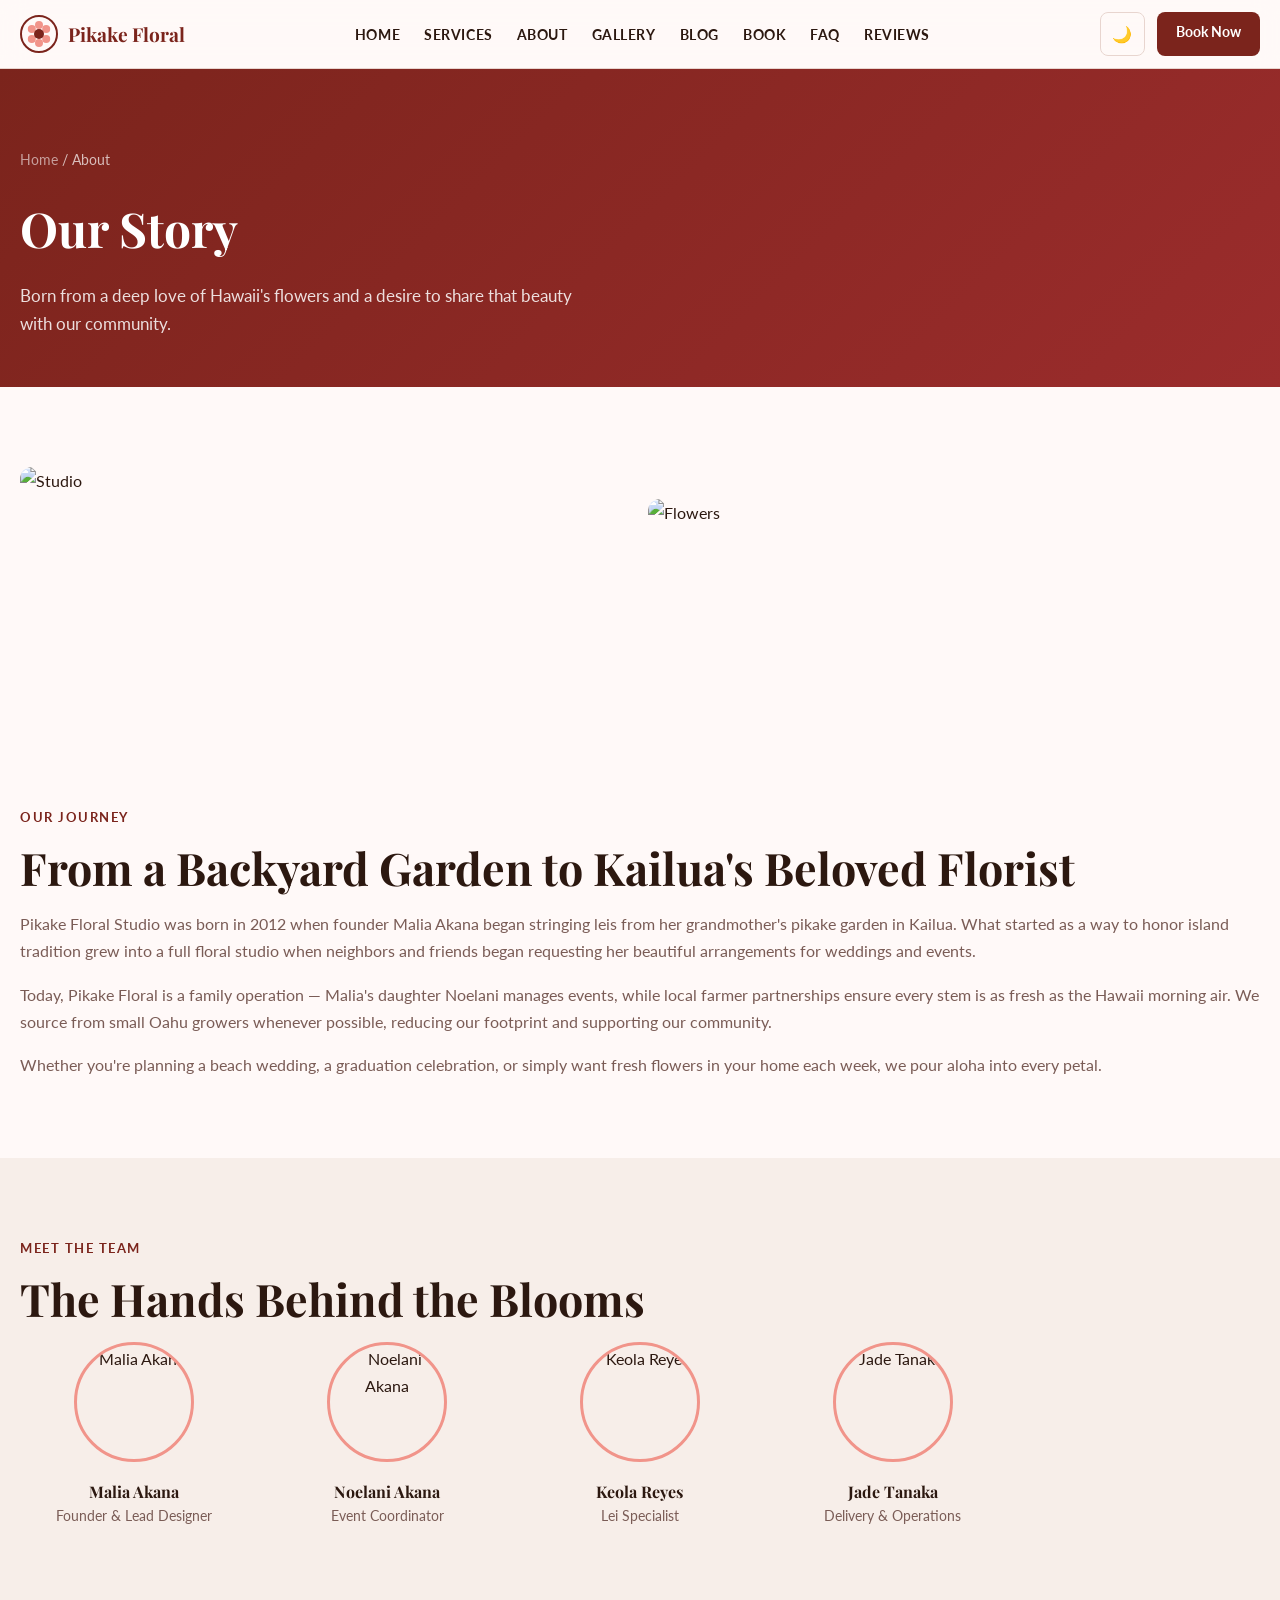
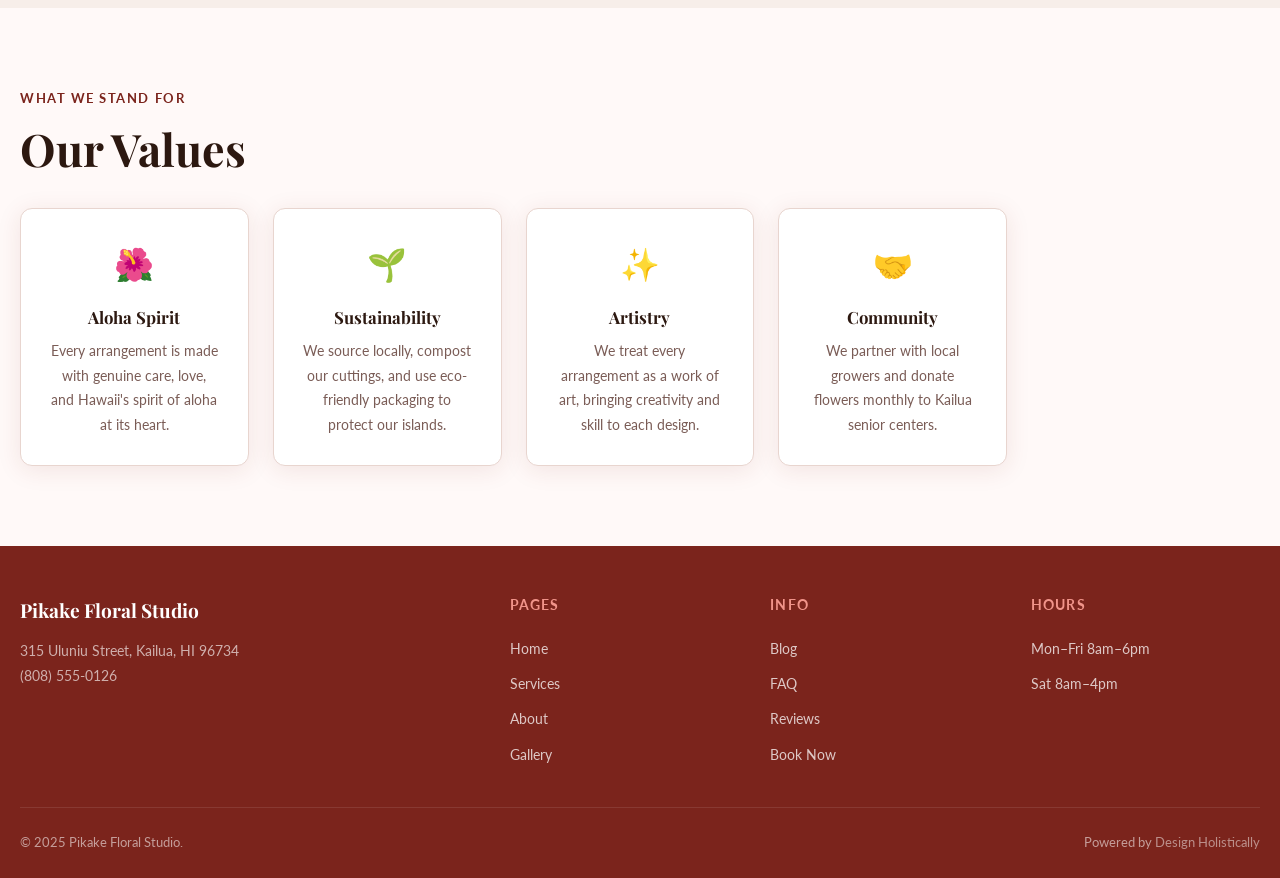
==== about.html @ 060c465a "Initial commit: Pikake Floral Studio — Hawaii sample site (Kailua, Oahu)" ====
<!DOCTYPE html>
<html lang="en" data-theme="light">
<head>
<meta charset="UTF-8"><meta name="viewport" content="width=device-width, initial-scale=1.0">
<title>About — Pikake Floral Studio | Kailua, Oahu</title>
<meta name="description" content="Learn about Pikake Floral Studio's story, team, and values. A family-owned florist in Kailua, Oahu.">
<link rel="stylesheet" href="css/style.css">
</head>
<body>
<header class="site-header">
  <div class="header-inner">
    <a href="index.html" class="logo-wrap">
      <svg width="38" height="38" viewBox="0 0 38 38" fill="none"><circle cx="19" cy="19" r="18" stroke="#7B241C" stroke-width="2"/><circle cx="19" cy="10" r="4" fill="#F1948A"/><circle cx="26.2" cy="14" r="4" fill="#F1948A"/><circle cx="26.2" cy="24" r="4" fill="#F1948A"/><circle cx="19" cy="28" r="4" fill="#F1948A"/><circle cx="11.8" cy="24" r="4" fill="#F1948A"/><circle cx="11.8" cy="14" r="4" fill="#F1948A"/><circle cx="19" cy="19" r="5" fill="#7B241C"/></svg>
      <span>Pikake Floral</span>
    </a>
    <nav><ul class="nav-links" id="nav-links">
      <li><a href="index.html">Home</a></li><li><a href="services.html">Services</a></li><li><a href="about.html">About</a></li><li><a href="gallery.html">Gallery</a></li><li><a href="blog.html">Blog</a></li><li><a href="booking.html">Book</a></li><li><a href="faq.html">FAQ</a></li><li><a href="reviews.html">Reviews</a></li>
    </ul></nav>
    <div class="header-actions">
      <button id="theme-toggle" class="btn-theme">🌙</button>
      <a href="booking.html" class="btn-book">Book Now</a>
      <button class="hamburger" id="hamburger" aria-label="Menu" aria-expanded="false"><span></span><span></span><span></span></button>
    </div>
  </div>
</header>
<main>
  <div class="page-hero">
    <div class="section-inner">
      <div class="breadcrumb"><a href="index.html">Home</a> / About</div>
      <h1>Our Story</h1>
      <p>Born from a deep love of Hawaii's flowers and a desire to share that beauty with our community.</p>
    </div>
  </div>

  <!-- STORY -->
  <section class="section">
    <div class="section-inner">
      <div style="display:grid;grid-template-columns:1fr;gap:3rem;align-items:center;">
        <div style="display:grid;grid-template-columns:1fr 1fr;gap:1rem;">
          <img src="https://picsum.photos/500/400?random=118" alt="Studio" style="border-radius:12px;width:100%;height:260px;object-fit:cover;" class="reveal">
          <img src="https://picsum.photos/500/400?random=119" alt="Flowers" style="border-radius:12px;width:100%;height:260px;object-fit:cover;margin-top:2rem;" class="reveal">
        </div>
        <div class="reveal">
          <div class="section-label">Our Journey</div>
          <h2 class="section-title">From a Backyard Garden to Kailua's Beloved Florist</h2>
          <p style="color:var(--text-muted);margin-bottom:1rem;">Pikake Floral Studio was born in 2012 when founder Malia Akana began stringing leis from her grandmother's pikake garden in Kailua. What started as a way to honor island tradition grew into a full floral studio when neighbors and friends began requesting her beautiful arrangements for weddings and events.</p>
          <p style="color:var(--text-muted);margin-bottom:1rem;">Today, Pikake Floral is a family operation — Malia's daughter Noelani manages events, while local farmer partnerships ensure every stem is as fresh as the Hawaii morning air. We source from small Oahu growers whenever possible, reducing our footprint and supporting our community.</p>
          <p style="color:var(--text-muted);">Whether you're planning a beach wedding, a graduation celebration, or simply want fresh flowers in your home each week, we pour aloha into every petal.</p>
        </div>
      </div>
    </div>
  </section>

  <!-- TEAM -->
  <section class="section section-alt">
    <div class="section-inner">
      <div class="section-label reveal">Meet the Team</div>
      <h2 class="section-title reveal">The Hands Behind the Blooms</h2>
      <div class="team-grid">
        <div class="team-card reveal">
          <img src="https://picsum.photos/120/120?random=120" alt="Malia Akana">
          <h3>Malia Akana</h3>
          <p>Founder & Lead Designer</p>
        </div>
        <div class="team-card reveal">
          <img src="https://picsum.photos/120/120?random=121" alt="Noelani Akana">
          <h3>Noelani Akana</h3>
          <p>Event Coordinator</p>
        </div>
        <div class="team-card reveal">
          <img src="https://picsum.photos/120/120?random=122" alt="Keola Reyes">
          <h3>Keola Reyes</h3>
          <p>Lei Specialist</p>
        </div>
        <div class="team-card reveal">
          <img src="https://picsum.photos/120/120?random=123" alt="Jade Tanaka">
          <h3>Jade Tanaka</h3>
          <p>Delivery & Operations</p>
        </div>
      </div>
    </div>
  </section>

  <!-- VALUES -->
  <section class="section">
    <div class="section-inner">
      <div class="section-label reveal">What We Stand For</div>
      <h2 class="section-title reveal">Our Values</h2>
      <div class="values-grid">
        <div class="value-card reveal"><div class="value-icon">🌺</div><h3>Aloha Spirit</h3><p>Every arrangement is made with genuine care, love, and Hawaii's spirit of aloha at its heart.</p></div>
        <div class="value-card reveal"><div class="value-icon">🌱</div><h3>Sustainability</h3><p>We source locally, compost our cuttings, and use eco-friendly packaging to protect our islands.</p></div>
        <div class="value-card reveal"><div class="value-icon">✨</div><h3>Artistry</h3><p>We treat every arrangement as a work of art, bringing creativity and skill to each design.</p></div>
        <div class="value-card reveal"><div class="value-icon">🤝</div><h3>Community</h3><p>We partner with local growers and donate flowers monthly to Kailua senior centers.</p></div>
      </div>
    </div>
  </section>
</main>
<footer class="site-footer">
  <div class="footer-inner">
    <div class="footer-brand"><div class="logo-wrap" style="color:#fff;">Pikake Floral Studio</div><p>315 Uluniu Street, Kailua, HI 96734<br>(808) 555-0126</p></div>
    <div class="footer-col"><h4>Pages</h4><ul><li><a href="index.html">Home</a></li><li><a href="services.html">Services</a></li><li><a href="about.html">About</a></li><li><a href="gallery.html">Gallery</a></li></ul></div>
    <div class="footer-col"><h4>Info</h4><ul><li><a href="blog.html">Blog</a></li><li><a href="faq.html">FAQ</a></li><li><a href="reviews.html">Reviews</a></li><li><a href="booking.html">Book Now</a></li></ul></div>
    <div class="footer-col"><h4>Hours</h4><ul><li><a href="#">Mon–Fri 8am–6pm</a></li><li><a href="#">Sat 8am–4pm</a></li></ul></div>
  </div>
  <div class="footer-bottom"><span>© 2025 Pikake Floral Studio.</span><span>Powered by <a href="https://designholistically.com" target="_blank" rel="noopener">Design Holistically</a></span></div>
</footer>
<button class="back-to-top" id="back-to-top" aria-label="Back to top">↑</button>
<script src="js/main.js"></script>
</body>
</html>
---- css/style.css ----
@import url('https://fonts.googleapis.com/css2?family=Playfair+Display:ital,wght@0,400;0,600;0,700;1,400&family=Lato:wght@300;400;700&display=swap');

:root {
  --primary: #7B241C;
  --accent: #F1948A;
  --bg: #FFF9F8;
  --bg2: #F7EEE9;
  --text: #2C1810;
  --text-muted: #7A5C56;
  --border: #E8D5CF;
  --white: #ffffff;
  --shadow: 0 4px 24px rgba(123,36,28,0.10);
  --radius: 12px;
  --font-heading: 'Playfair Display', serif;
  --font-body: 'Lato', sans-serif;
  --transition: all 0.3s ease;
}
[data-theme="dark"] {
  --bg: #1A0E0C;
  --bg2: #2A1814;
  --text: #F5E6E0;
  --text-muted: #C9A09A;
  --border: #4A2820;
  --white: #2A1814;
  --shadow: 0 4px 24px rgba(0,0,0,0.4);
}
*, *::before, *::after { box-sizing: border-box; margin: 0; padding: 0; }
html { scroll-behavior: smooth; font-size: 16px; }
body { font-family: var(--font-body); background: var(--bg); color: var(--text); line-height: 1.7; transition: background 0.3s, color 0.3s; }
img { max-width: 100%; display: block; }
a { color: var(--primary); text-decoration: none; }

/* HEADER */
.site-header { position: sticky; top: 0; z-index: 100; background: rgba(255,249,248,0.85); backdrop-filter: blur(12px); border-bottom: 1px solid var(--border); padding: 0 1.25rem; }
[data-theme="dark"] .site-header { background: rgba(26,14,12,0.85); }
.header-inner { max-width: 1280px; margin: 0 auto; display: flex; align-items: center; justify-content: space-between; height: 68px; }
.logo-wrap { display: flex; align-items: center; gap: 0.6rem; font-family: var(--font-heading); font-size: 1.2rem; font-weight: 700; color: var(--primary); }
.nav-links { display: flex; gap: 1.5rem; list-style: none; }
.nav-links a { font-size: 0.9rem; font-weight: 700; color: var(--text); letter-spacing: 0.04em; text-transform: uppercase; transition: color 0.2s; }
.nav-links a:hover { color: var(--primary); }
.header-actions { display: flex; align-items: center; gap: 0.75rem; }
.btn-theme { background: none; border: 1px solid var(--border); border-radius: 8px; padding: 0.4rem 0.7rem; cursor: pointer; color: var(--text); font-size: 1rem; min-width: 44px; min-height: 44px; transition: var(--transition); }
.btn-theme:hover { background: var(--bg2); }
.btn-book { background: var(--primary); color: #fff; border: none; border-radius: 8px; padding: 0.5rem 1.2rem; font-weight: 700; cursor: pointer; font-size: 0.9rem; min-height: 44px; transition: var(--transition); }
.btn-book:hover { background: var(--accent); color: var(--primary); }
.hamburger { display: none; flex-direction: column; gap: 5px; background: none; border: none; cursor: pointer; padding: 0.5rem; min-width: 44px; min-height: 44px; justify-content: center; align-items: center; }
.hamburger span { width: 24px; height: 2px; background: var(--text); border-radius: 2px; transition: var(--transition); }
@media (max-width: 768px) {
  .nav-links { display: none; flex-direction: column; position: absolute; top: 68px; left: 0; right: 0; background: var(--bg); border-bottom: 1px solid var(--border); padding: 1rem 1.25rem; gap: 0.5rem; }
  .nav-links.open { display: flex; }
  .hamburger { display: flex; }
  .btn-book { display: none; }
}

/* HERO */
.hero { position: relative; min-height: 90vh; display: flex; align-items: center; overflow: hidden; }
.hero-bg { position: absolute; inset: 0; }
.hero-bg img { width: 100%; height: 100%; object-fit: cover; }
.hero-overlay { position: absolute; inset: 0; background: linear-gradient(135deg, rgba(123,36,28,0.75) 0%, rgba(241,148,138,0.35) 100%); }
.hero-content { position: relative; z-index: 2; max-width: 1280px; margin: 0 auto; padding: 4rem 1.25rem; }
.hero-badge { display: inline-block; background: rgba(241,148,138,0.25); color: var(--accent); border: 1px solid var(--accent); border-radius: 20px; padding: 0.3rem 1rem; font-size: 0.8rem; font-weight: 700; letter-spacing: 0.1em; text-transform: uppercase; margin-bottom: 1.5rem; }
.hero h1 { font-family: var(--font-heading); font-size: clamp(2.5rem, 6vw, 4.5rem); font-weight: 700; color: #fff; line-height: 1.15; margin-bottom: 1.25rem; max-width: 700px; }
.hero p { font-size: 1.15rem; color: rgba(255,255,255,0.9); max-width: 520px; margin-bottom: 2rem; }
.hero-cta { display: flex; gap: 1rem; flex-wrap: wrap; }
.btn-primary { background: var(--accent); color: var(--primary); border: none; border-radius: 8px; padding: 0.85rem 2rem; font-weight: 700; font-size: 1rem; cursor: pointer; transition: var(--transition); min-height: 44px; display: inline-flex; align-items: center; gap: 0.5rem; }
.btn-primary:hover { background: #fff; }
.btn-secondary { background: transparent; color: #fff; border: 2px solid rgba(255,255,255,0.7); border-radius: 8px; padding: 0.85rem 2rem; font-weight: 700; font-size: 1rem; cursor: pointer; transition: var(--transition); min-height: 44px; display: inline-flex; align-items: center; }
.btn-secondary:hover { background: rgba(255,255,255,0.15); }

/* SECTIONS */
.section { padding: 5rem 1.25rem; }
.section-inner { max-width: 1280px; margin: 0 auto; }
.section-label { font-size: 0.8rem; font-weight: 700; letter-spacing: 0.12em; text-transform: uppercase; color: var(--primary); margin-bottom: 0.75rem; }
.section-title { font-family: var(--font-heading); font-size: clamp(1.8rem, 4vw, 2.8rem); font-weight: 700; color: var(--text); line-height: 1.2; margin-bottom: 1rem; }
.section-sub { font-size: 1.05rem; color: var(--text-muted); max-width: 600px; margin-bottom: 3rem; }
.section-alt { background: var(--bg2); }

/* SERVICE CARDS */
.services-grid { display: grid; grid-template-columns: repeat(auto-fill, minmax(280px, 1fr)); gap: 1.5rem; }
.service-card { background: var(--white); border: 1px solid var(--border); border-radius: var(--radius); overflow: hidden; transition: var(--transition); box-shadow: var(--shadow); }
.service-card:hover { transform: translateY(-4px); box-shadow: 0 12px 40px rgba(123,36,28,0.15); }
.service-card img { width: 100%; height: 200px; object-fit: cover; }
.service-card-body { padding: 1.5rem; }
.service-card h3 { font-family: var(--font-heading); font-size: 1.2rem; color: var(--text); margin-bottom: 0.5rem; }
.service-card p { font-size: 0.9rem; color: var(--text-muted); margin-bottom: 1rem; }
.service-price { font-size: 1.1rem; font-weight: 700; color: var(--primary); }

/* TESTIMONIALS */
.testimonials-grid { display: grid; grid-template-columns: repeat(auto-fill, minmax(280px, 1fr)); gap: 1.5rem; }
.testimonial-card { background: var(--white); border: 1px solid var(--border); border-radius: var(--radius); padding: 2rem; box-shadow: var(--shadow); }
.stars { color: var(--accent); font-size: 1.1rem; margin-bottom: 0.75rem; }
.testimonial-text { font-style: italic; color: var(--text-muted); font-size: 0.95rem; margin-bottom: 1.25rem; font-family: var(--font-heading); }
.testimonial-author { display: flex; align-items: center; gap: 0.75rem; }
.testimonial-author img { width: 44px; height: 44px; border-radius: 50%; object-fit: cover; }
.testimonial-author strong { display: block; font-size: 0.9rem; color: var(--text); }
.testimonial-author span { font-size: 0.8rem; color: var(--text-muted); }

/* CTA BANNER */
.cta-banner { background: linear-gradient(135deg, var(--primary), #9B2C2C); color: #fff; padding: 4rem 1.25rem; text-align: center; }
.cta-banner h2 { font-family: var(--font-heading); font-size: clamp(1.8rem, 3vw, 2.5rem); margin-bottom: 1rem; }
.cta-banner p { font-size: 1.05rem; opacity: 0.9; margin-bottom: 2rem; max-width: 500px; margin-left: auto; margin-right: auto; }

/* GALLERY */
.gallery-grid { display: grid; grid-template-columns: repeat(2, 1fr); gap: 1rem; }
@media (min-width: 768px) { .gallery-grid { grid-template-columns: repeat(3, 1fr); } }
@media (min-width: 1280px) { .gallery-grid { grid-template-columns: repeat(4, 1fr); } }
.gallery-item { border-radius: var(--radius); overflow: hidden; aspect-ratio: 1; cursor: pointer; }
.gallery-item img { width: 100%; height: 100%; object-fit: cover; transition: transform 0.4s; }
.gallery-item:hover img { transform: scale(1.05); }

/* BLOG */
.blog-grid { display: grid; grid-template-columns: repeat(auto-fill, minmax(300px, 1fr)); gap: 1.5rem; }
.blog-card { background: var(--white); border: 1px solid var(--border); border-radius: var(--radius); overflow: hidden; transition: var(--transition); box-shadow: var(--shadow); }
.blog-card:hover { transform: translateY(-3px); }
.blog-card img { width: 100%; height: 200px; object-fit: cover; }
.blog-card-body { padding: 1.5rem; }
.blog-tag { font-size: 0.75rem; font-weight: 700; letter-spacing: 0.1em; text-transform: uppercase; color: var(--primary); margin-bottom: 0.5rem; }
.blog-card h3 { font-family: var(--font-heading); font-size: 1.1rem; color: var(--text); margin-bottom: 0.5rem; line-height: 1.3; }
.blog-card p { font-size: 0.9rem; color: var(--text-muted); margin-bottom: 1rem; }
.blog-meta { font-size: 0.8rem; color: var(--text-muted); }
.read-more { color: var(--primary); font-weight: 700; font-size: 0.9rem; }
.read-more:hover { color: var(--accent); }

/* BLOG POST */
.blog-post { max-width: 760px; margin: 0 auto; padding: 3rem 1.25rem; }
.blog-post h1 { font-family: var(--font-heading); font-size: clamp(1.8rem, 4vw, 2.8rem); color: var(--text); margin-bottom: 1rem; line-height: 1.25; }
.blog-post .meta { font-size: 0.85rem; color: var(--text-muted); margin-bottom: 2rem; }
.blog-post img { border-radius: var(--radius); margin: 2rem 0; width: 100%; height: 400px; object-fit: cover; }
.blog-post h2 { font-family: var(--font-heading); font-size: 1.6rem; color: var(--text); margin: 2rem 0 0.75rem; }
.blog-post p { font-size: 1.05rem; color: var(--text-muted); margin-bottom: 1.25rem; }
.blog-post ul { margin: 1rem 0 1.5rem 1.5rem; color: var(--text-muted); }
.blog-post ul li { margin-bottom: 0.5rem; }

/* BOOKING FORM */
.booking-section { max-width: 680px; margin: 0 auto; padding: 3rem 1.25rem; }
.step-indicator { display: flex; gap: 0.5rem; margin-bottom: 2.5rem; }
.step { flex: 1; height: 4px; border-radius: 2px; background: var(--border); transition: var(--transition); }
.step.active { background: var(--primary); }
.step.done { background: var(--accent); }
.form-group { margin-bottom: 1.5rem; }
.form-group label { display: block; font-weight: 700; font-size: 0.9rem; margin-bottom: 0.5rem; color: var(--text); }
.form-group input, .form-group select, .form-group textarea { width: 100%; padding: 0.75rem 1rem; border: 1px solid var(--border); border-radius: 8px; font-family: var(--font-body); font-size: 1rem; background: var(--bg); color: var(--text); transition: border-color 0.2s; min-height: 44px; }
.form-group input:focus, .form-group select:focus, .form-group textarea:focus { outline: none; border-color: var(--primary); }
.form-group textarea { min-height: 120px; resize: vertical; }
.form-nav { display: flex; gap: 1rem; justify-content: space-between; margin-top: 2rem; }
.booking-step { display: none; }
.booking-step.active { display: block; }
.service-option { border: 2px solid var(--border); border-radius: var(--radius); padding: 1.25rem; cursor: pointer; transition: var(--transition); margin-bottom: 0.75rem; }
.service-option:hover, .service-option.selected { border-color: var(--primary); background: rgba(123,36,28,0.05); }
.service-option h3 { font-family: var(--font-heading); font-size: 1rem; color: var(--text); }
.service-option p { font-size: 0.85rem; color: var(--text-muted); }
.confirmation-box { background: var(--bg2); border: 1px solid var(--border); border-radius: var(--radius); padding: 2rem; text-align: center; }
.confirmation-box .check { font-size: 3rem; margin-bottom: 1rem; }
.confirmation-box h2 { font-family: var(--font-heading); font-size: 1.8rem; color: var(--primary); margin-bottom: 0.5rem; }

/* ADMIN */
.admin-login { max-width: 400px; margin: 6rem auto; padding: 0 1.25rem; }
.admin-card { background: var(--white); border: 1px solid var(--border); border-radius: var(--radius); padding: 2.5rem; box-shadow: var(--shadow); }
.admin-card h1 { font-family: var(--font-heading); font-size: 1.8rem; color: var(--text); margin-bottom: 0.5rem; }
.admin-card p { font-size: 0.9rem; color: var(--text-muted); margin-bottom: 2rem; }
.admin-dash { display: none; max-width: 1200px; margin: 0 auto; padding: 2rem 1.25rem; }
.stats-grid { display: grid; grid-template-columns: repeat(2, 1fr); gap: 1rem; margin-bottom: 2rem; }
@media (min-width: 768px) { .stats-grid { grid-template-columns: repeat(4, 1fr); } }
.stat-card { background: var(--white); border: 1px solid var(--border); border-radius: var(--radius); padding: 1.5rem; text-align: center; box-shadow: var(--shadow); }
.stat-card .stat-num { font-family: var(--font-heading); font-size: 2.2rem; font-weight: 700; color: var(--primary); }
.stat-card .stat-label { font-size: 0.85rem; color: var(--text-muted); margin-top: 0.25rem; }
.admin-table-wrap { background: var(--white); border: 1px solid var(--border); border-radius: var(--radius); padding: 1.5rem; box-shadow: var(--shadow); margin-bottom: 1.5rem; overflow-x: auto; }
.admin-table-wrap h2 { font-family: var(--font-heading); font-size: 1.2rem; margin-bottom: 1rem; color: var(--text); }
table { width: 100%; border-collapse: collapse; font-size: 0.9rem; }
th { text-align: left; padding: 0.6rem 0.75rem; background: var(--bg2); font-weight: 700; font-size: 0.8rem; text-transform: uppercase; letter-spacing: 0.05em; color: var(--text-muted); }
td { padding: 0.7rem 0.75rem; border-top: 1px solid var(--border); color: var(--text); }
.badge { display: inline-block; padding: 0.2rem 0.6rem; border-radius: 12px; font-size: 0.75rem; font-weight: 700; }
.badge-green { background: #D1FAE5; color: #065F46; }
.badge-yellow { background: #FEF3C7; color: #92400E; }
.badge-red { background: #FEE2E2; color: #991B1B; }

/* FAQ */
.faq-list { max-width: 760px; margin: 0 auto; }
.faq-item { border-bottom: 1px solid var(--border); }
.faq-question { width: 100%; background: none; border: none; text-align: left; padding: 1.25rem 0; font-family: var(--font-heading); font-size: 1.05rem; color: var(--text); cursor: pointer; display: flex; justify-content: space-between; align-items: center; gap: 1rem; min-height: 44px; }
.faq-question:hover { color: var(--primary); }
.faq-icon { font-size: 1.2rem; color: var(--primary); flex-shrink: 0; transition: transform 0.3s; }
.faq-answer { font-size: 0.95rem; color: var(--text-muted); padding-bottom: 1.25rem; display: none; }
.faq-answer.open { display: block; }
.faq-icon.open { transform: rotate(45deg); }

/* REVIEWS */
.reviews-grid { display: grid; grid-template-columns: repeat(auto-fill, minmax(280px, 1fr)); gap: 1.5rem; }
.review-card { background: var(--white); border: 1px solid var(--border); border-radius: var(--radius); padding: 1.75rem; box-shadow: var(--shadow); }

/* ABOUT */
.team-grid { display: grid; grid-template-columns: repeat(auto-fill, minmax(220px, 1fr)); gap: 1.5rem; }
.team-card { text-align: center; }
.team-card img { width: 120px; height: 120px; border-radius: 50%; margin: 0 auto 1rem; object-fit: cover; border: 3px solid var(--accent); }
.team-card h3 { font-family: var(--font-heading); font-size: 1rem; color: var(--text); }
.team-card p { font-size: 0.85rem; color: var(--text-muted); }
.values-grid { display: grid; grid-template-columns: repeat(auto-fill, minmax(220px, 1fr)); gap: 1.5rem; margin-top: 2rem; }
.value-card { background: var(--white); border: 1px solid var(--border); border-radius: var(--radius); padding: 1.75rem; text-align: center; box-shadow: var(--shadow); }
.value-icon { font-size: 2rem; margin-bottom: 0.75rem; }
.value-card h3 { font-family: var(--font-heading); font-size: 1.05rem; color: var(--text); margin-bottom: 0.5rem; }
.value-card p { font-size: 0.9rem; color: var(--text-muted); }

/* FOOTER */
.site-footer { background: var(--primary); color: rgba(255,255,255,0.85); padding: 3rem 1.25rem 1.5rem; }
.footer-inner { max-width: 1280px; margin: 0 auto; display: grid; grid-template-columns: 1fr; gap: 2rem; }
@media (min-width: 768px) { .footer-inner { grid-template-columns: 2fr 1fr 1fr 1fr; } }
.footer-brand p { font-size: 0.9rem; opacity: 0.75; margin-top: 0.75rem; max-width: 280px; }
.footer-col h4 { font-weight: 700; font-size: 0.85rem; letter-spacing: 0.08em; text-transform: uppercase; color: var(--accent); margin-bottom: 1rem; }
.footer-col ul { list-style: none; }
.footer-col ul li { margin-bottom: 0.5rem; }
.footer-col ul li a { color: rgba(255,255,255,0.75); font-size: 0.9rem; transition: color 0.2s; }
.footer-col ul li a:hover { color: #fff; }
.footer-bottom { max-width: 1280px; margin: 2rem auto 0; padding-top: 1.5rem; border-top: 1px solid rgba(255,255,255,0.15); display: flex; flex-wrap: wrap; justify-content: space-between; gap: 0.5rem; font-size: 0.8rem; opacity: 0.65; }
.footer-bottom a { color: rgba(255,255,255,0.75); }

/* BACK TO TOP */
.back-to-top { position: fixed; bottom: 1.5rem; right: 1.5rem; width: 44px; height: 44px; background: var(--primary); color: #fff; border: none; border-radius: 50%; cursor: pointer; font-size: 1.2rem; display: flex; align-items: center; justify-content: center; box-shadow: 0 4px 16px rgba(0,0,0,0.2); opacity: 0; pointer-events: none; transition: var(--transition); z-index: 90; }
.back-to-top.visible { opacity: 1; pointer-events: all; }

/* ANIMATIONS */
.reveal { opacity: 0; transform: translateY(28px); transition: opacity 0.6s ease, transform 0.6s ease; }
.reveal.visible { opacity: 1; transform: none; }

/* PAGE HERO (inner pages) */
.page-hero { background: linear-gradient(135deg, var(--primary) 0%, #9B2C2C 100%); color: #fff; padding: 5rem 1.25rem 3rem; }
.page-hero h1 { font-family: var(--font-heading); font-size: clamp(2rem, 4vw, 3rem); margin-bottom: 0.75rem; }
.page-hero p { font-size: 1.05rem; opacity: 0.85; max-width: 560px; }
.breadcrumb { font-size: 0.85rem; opacity: 0.7; margin-bottom: 1rem; }
.breadcrumb a { color: rgba(255,255,255,0.8); }
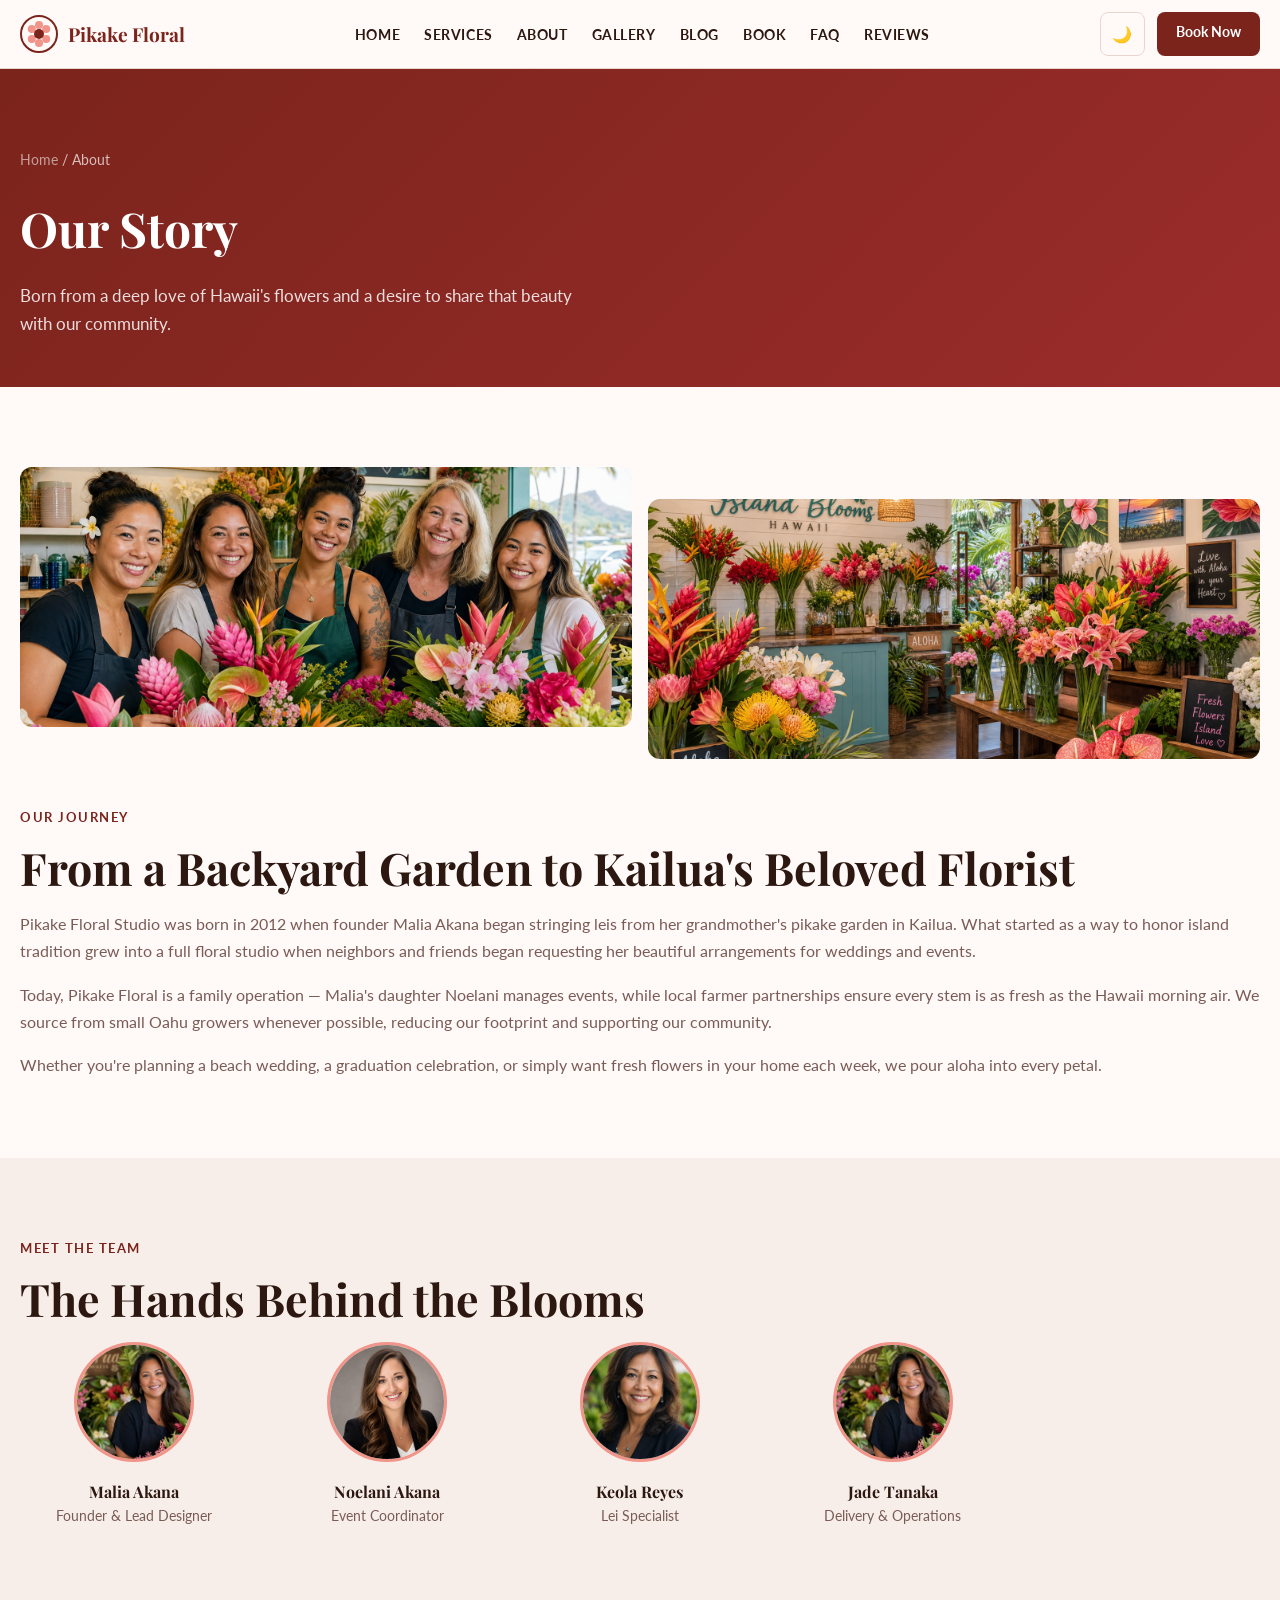
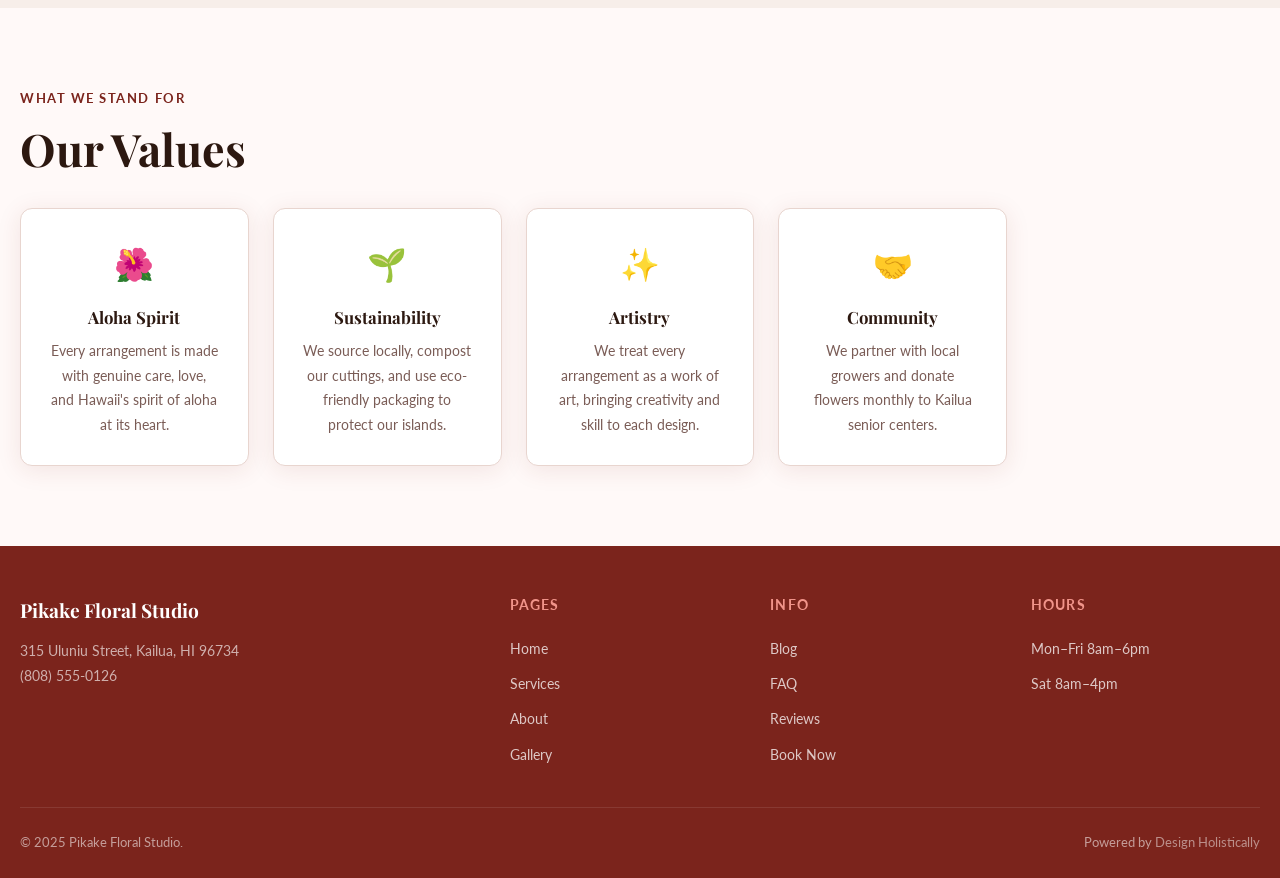
==== commit cdbf9c9e: "Initial commit: Pikake Floral Studio — Hawaii sample site (Kailua, Oahu)" ====
--- a/about.html
+++ b/about.html
@@ -37,8 +37,8 @@
     <div class="section-inner">
       <div style="display:grid;grid-template-columns:1fr;gap:3rem;align-items:center;">
         <div style="display:grid;grid-template-columns:1fr 1fr;gap:1rem;">
-          <img src="https://picsum.photos/500/400?random=118" alt="Studio" style="border-radius:12px;width:100%;height:260px;object-fit:cover;" class="reveal">
-          <img src="https://picsum.photos/500/400?random=119" alt="Flowers" style="border-radius:12px;width:100%;height:260px;object-fit:cover;margin-top:2rem;" class="reveal">
+          <img src="images/about.png" alt="Studio" style="border-radius:12px;width:100%;height:260px;object-fit:cover;" class="reveal">
+          <img src="images/gallery-5.png" alt="Flowers" style="border-radius:12px;width:100%;height:260px;object-fit:cover;margin-top:2rem;" class="reveal">
         </div>
         <div class="reveal">
           <div class="section-label">Our Journey</div>
@@ -58,22 +58,22 @@
       <h2 class="section-title reveal">The Hands Behind the Blooms</h2>
       <div class="team-grid">
         <div class="team-card reveal">
-          <img src="https://picsum.photos/120/120?random=120" alt="Malia Akana">
+          <img src="images/avatar-1.png" alt="Malia Akana">
           <h3>Malia Akana</h3>
           <p>Founder & Lead Designer</p>
         </div>
         <div class="team-card reveal">
-          <img src="https://picsum.photos/120/120?random=121" alt="Noelani Akana">
+          <img src="images/avatar-2.png" alt="Noelani Akana">
           <h3>Noelani Akana</h3>
           <p>Event Coordinator</p>
         </div>
         <div class="team-card reveal">
-          <img src="https://picsum.photos/120/120?random=122" alt="Keola Reyes">
+          <img src="images/avatar-3.png" alt="Keola Reyes">
           <h3>Keola Reyes</h3>
           <p>Lei Specialist</p>
         </div>
         <div class="team-card reveal">
-          <img src="https://picsum.photos/120/120?random=123" alt="Jade Tanaka">
+          <img src="images/avatar-1.png" alt="Jade Tanaka">
           <h3>Jade Tanaka</h3>
           <p>Delivery & Operations</p>
         </div>
